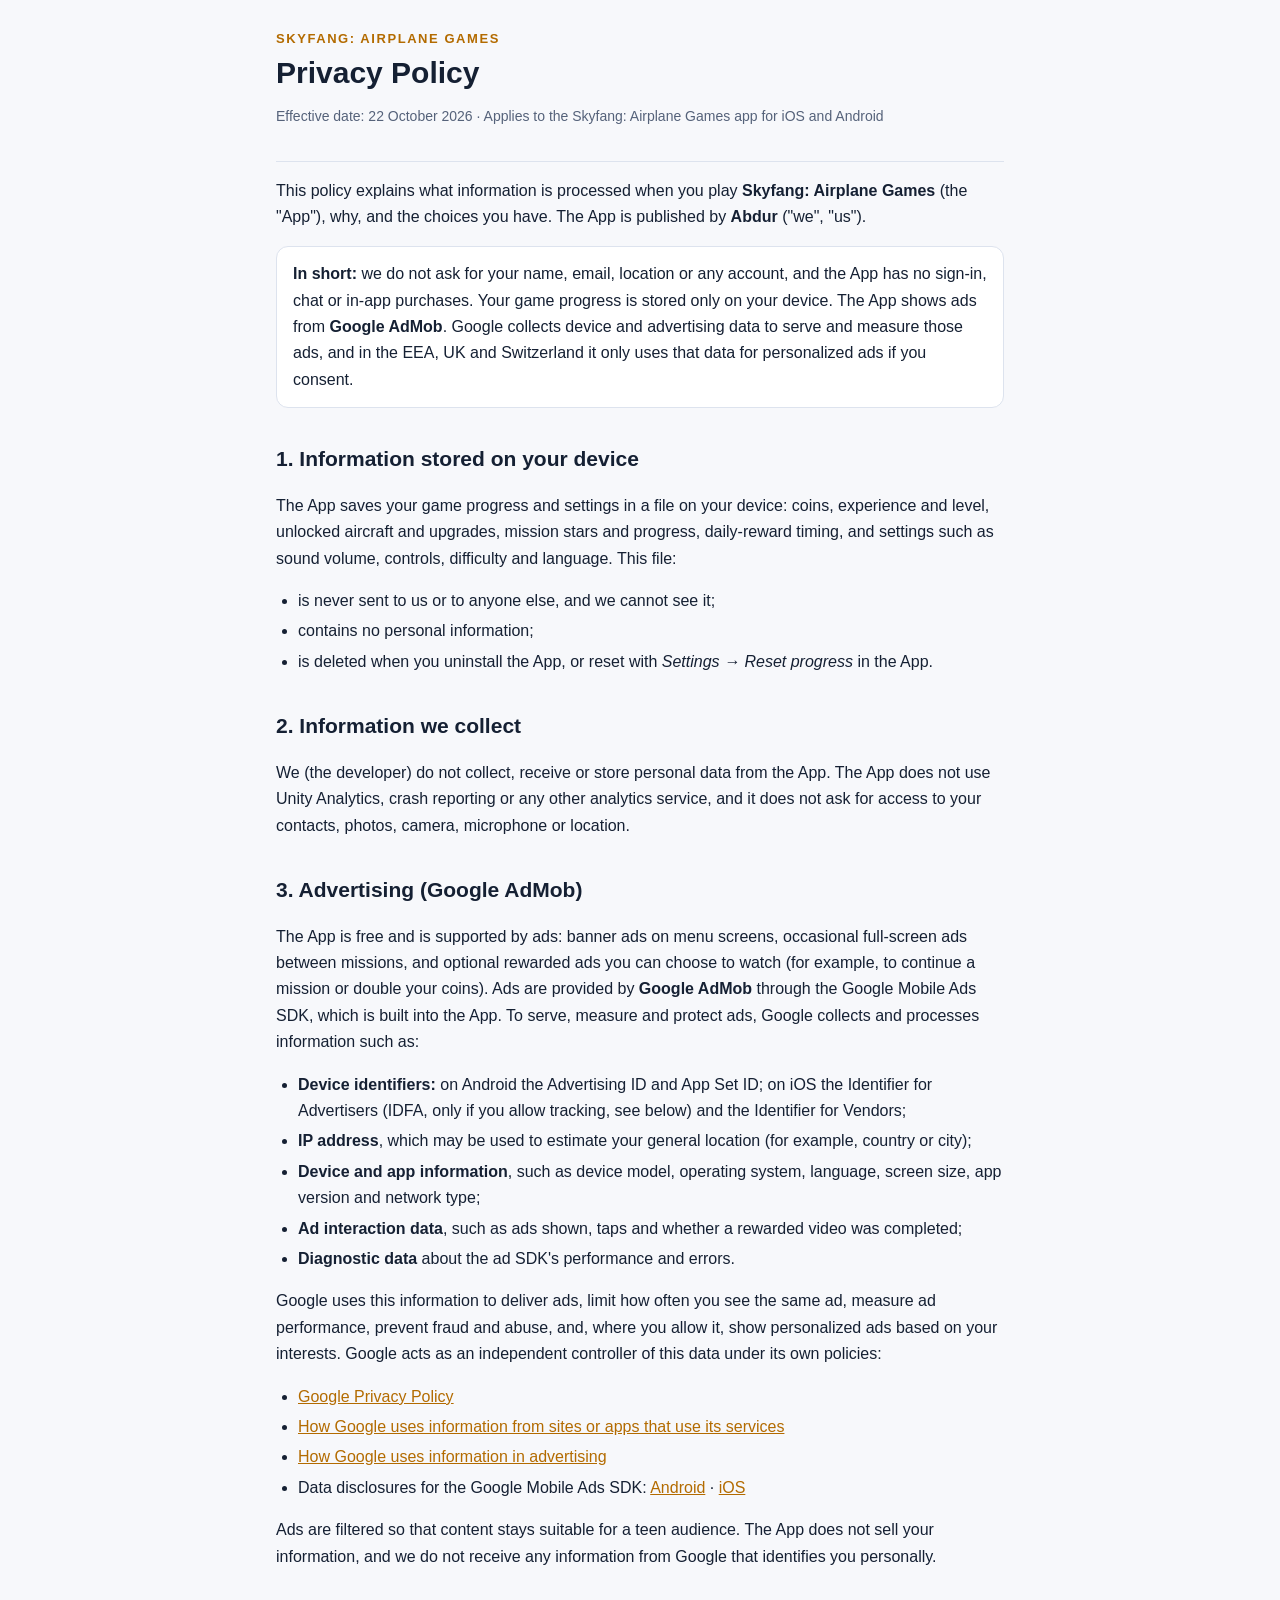
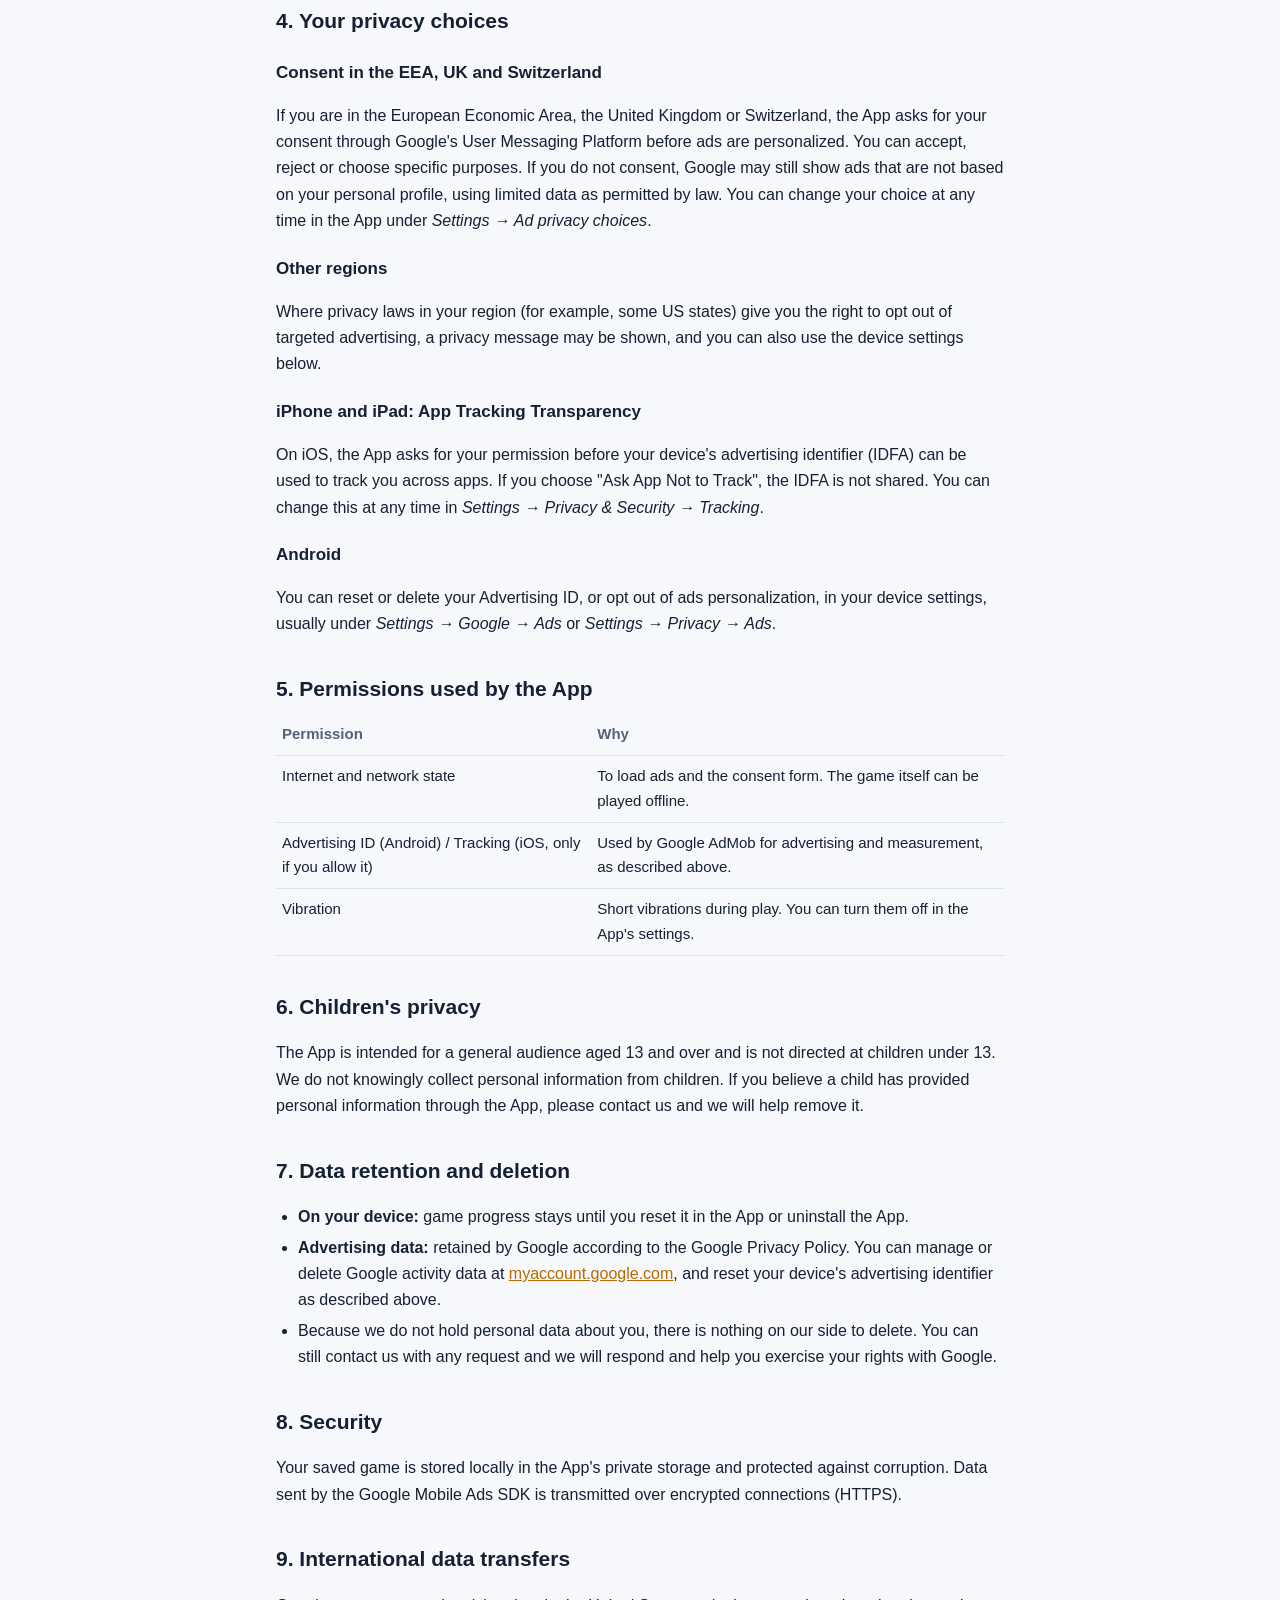
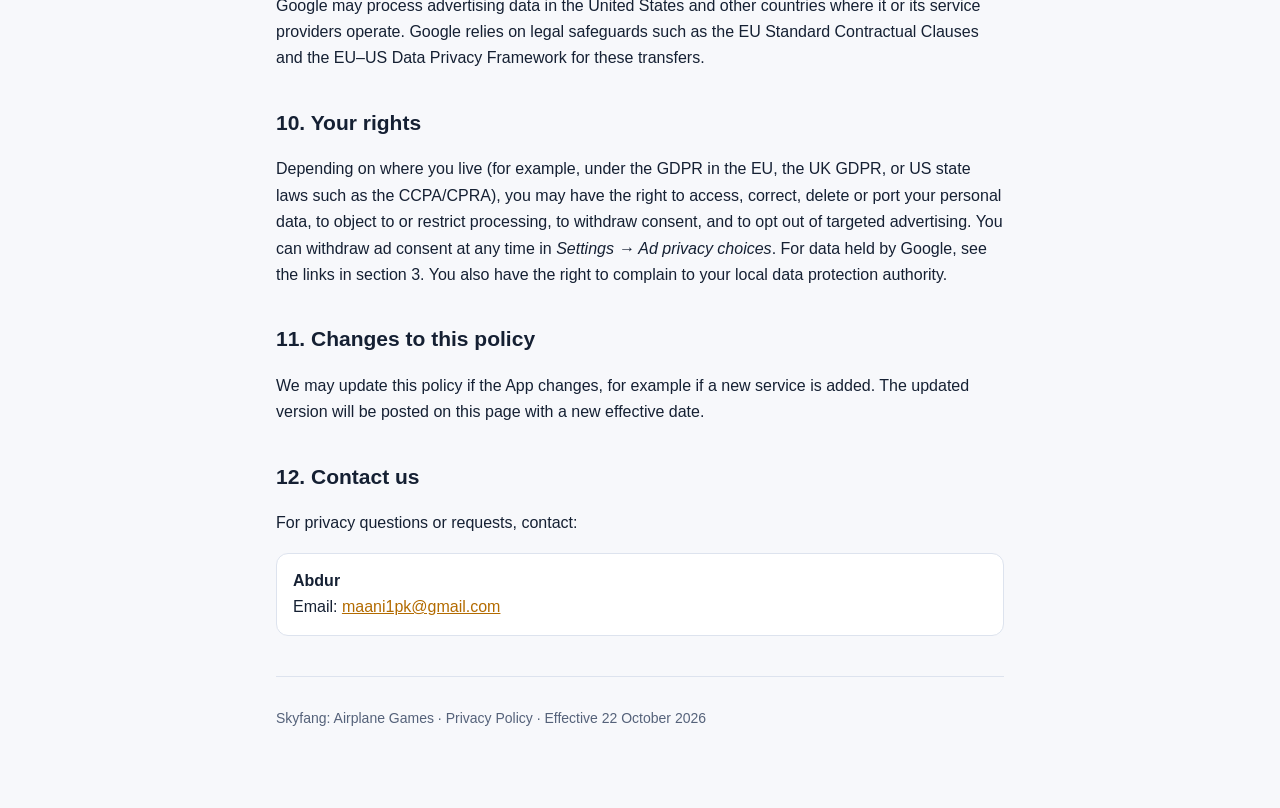
==== privacy-policy.html @ 72decab5 "Add privacy-policy.html" ====
<!doctype html>
<html lang="en">
<head>
<meta charset="utf-8">
<meta name="viewport" content="width=device-width, initial-scale=1">
<title>Privacy Policy – Skyfang: Airplane Games</title>
<meta name="description" content="Privacy policy for the mobile game Skyfang: Airplane Games (iOS and Android).">
<style>
  :root { --bg:#0b1220; --panel:#131c2e; --text:#e6edf7; --muted:#94a3b8; --accent:#f5a524; --line:#24324a; }
  @media (prefers-color-scheme: light) {
    :root { --bg:#f7f8fb; --panel:#ffffff; --text:#152033; --muted:#55627a; --accent:#b36b00; --line:#dde3ee; }
  }
  * { box-sizing: border-box; }
  body { margin:0; background:var(--bg); color:var(--text); font:16px/1.65 -apple-system, BlinkMacSystemFont, "Segoe UI", Roboto, Helvetica, Arial, sans-serif; }
  main { max-width: 760px; margin: 0 auto; padding: 28px 16px 64px; }
  header { border-bottom: 1px solid var(--line); padding-bottom: 18px; margin-bottom: 8px; }
  .eyebrow { color: var(--accent); font-weight: 700; letter-spacing: .12em; font-size: 13px; text-transform: uppercase; margin: 0 0 6px; }
  h1 { font-size: 30px; line-height: 1.2; margin: 0 0 8px; }
  h2 { font-size: 21px; margin: 34px 0 8px; }
  h3 { font-size: 17px; margin: 20px 0 6px; }
  p, li { color: var(--text); }
  .muted { color: var(--muted); font-size: 14px; }
  a { color: var(--accent); }
  ul { padding-left: 22px; }
  li { margin: 4px 0; }
  .card { background: var(--panel); border: 1px solid var(--line); border-radius: 12px; padding: 14px 16px; margin: 14px 0; }
  table { width: 100%; border-collapse: collapse; font-size: 15px; }
  th, td { text-align: left; vertical-align: top; padding: 8px 6px; border-bottom: 1px solid var(--line); }
  th { color: var(--muted); font-weight: 600; }
  .table-wrap { overflow-x: auto; }
  footer { margin-top: 40px; border-top: 1px solid var(--line); padding-top: 16px; }
</style>
</head>
<body>
<main>
<header>
  <p class="eyebrow">Skyfang: Airplane Games</p>
  <h1>Privacy Policy</h1>
  <p class="muted">Effective date: 22 October 2026 · Applies to the Skyfang: Airplane Games app for iOS and Android</p>
</header>

<p>This policy explains what information is processed when you play <strong>Skyfang: Airplane Games</strong> (the "App"), why, and the choices you have. The App is published by <strong>Abdur</strong> ("we", "us").</p>

<div class="card">
  <strong>In short:</strong> we do not ask for your name, email, location or any account, and the App has no sign-in, chat or in-app purchases. Your game progress is stored only on your device. The App shows ads from <strong>Google AdMob</strong>. Google collects device and advertising data to serve and measure those ads, and in the EEA, UK and Switzerland it only uses that data for personalized ads if you consent.
</div>

<h2>1. Information stored on your device</h2>
<p>The App saves your game progress and settings in a file on your device: coins, experience and level, unlocked aircraft and upgrades, mission stars and progress, daily-reward timing, and settings such as sound volume, controls, difficulty and language. This file:</p>
<ul>
  <li>is never sent to us or to anyone else, and we cannot see it;</li>
  <li>contains no personal information;</li>
  <li>is deleted when you uninstall the App, or reset with <em>Settings → Reset progress</em> in the App.</li>
</ul>

<h2>2. Information we collect</h2>
<p>We (the developer) do not collect, receive or store personal data from the App. The App does not use Unity Analytics, crash reporting or any other analytics service, and it does not ask for access to your contacts, photos, camera, microphone or location.</p>

<h2>3. Advertising (Google AdMob)</h2>
<p>The App is free and is supported by ads: banner ads on menu screens, occasional full-screen ads between missions, and optional rewarded ads you can choose to watch (for example, to continue a mission or double your coins). Ads are provided by <strong>Google AdMob</strong> through the Google Mobile Ads SDK, which is built into the App. To serve, measure and protect ads, Google collects and processes information such as:</p>
<ul>
  <li><strong>Device identifiers:</strong> on Android the Advertising ID and App Set ID; on iOS the Identifier for Advertisers (IDFA, only if you allow tracking, see below) and the Identifier for Vendors;</li>
  <li><strong>IP address</strong>, which may be used to estimate your general location (for example, country or city);</li>
  <li><strong>Device and app information</strong>, such as device model, operating system, language, screen size, app version and network type;</li>
  <li><strong>Ad interaction data</strong>, such as ads shown, taps and whether a rewarded video was completed;</li>
  <li><strong>Diagnostic data</strong> about the ad SDK's performance and errors.</li>
</ul>
<p>Google uses this information to deliver ads, limit how often you see the same ad, measure ad performance, prevent fraud and abuse, and, where you allow it, show personalized ads based on your interests. Google acts as an independent controller of this data under its own policies:</p>
<ul>
  <li><a href="https://policies.google.com/privacy">Google Privacy Policy</a></li>
  <li><a href="https://policies.google.com/technologies/partner-sites">How Google uses information from sites or apps that use its services</a></li>
  <li><a href="https://policies.google.com/technologies/ads">How Google uses information in advertising</a></li>
  <li>Data disclosures for the Google Mobile Ads SDK: <a href="https://developers.google.com/admob/android/privacy/play-data-disclosure">Android</a> · <a href="https://developers.google.com/admob/ios/privacy/data-disclosure">iOS</a></li>
</ul>
<p>Ads are filtered so that content stays suitable for a teen audience. The App does not sell your information, and we do not receive any information from Google that identifies you personally.</p>

<h2>4. Your privacy choices</h2>
<h3>Consent in the EEA, UK and Switzerland</h3>
<p>If you are in the European Economic Area, the United Kingdom or Switzerland, the App asks for your consent through Google's User Messaging Platform before ads are personalized. You can accept, reject or choose specific purposes. If you do not consent, Google may still show ads that are not based on your personal profile, using limited data as permitted by law. You can change your choice at any time in the App under <em>Settings → Ad privacy choices</em>.</p>
<h3>Other regions</h3>
<p>Where privacy laws in your region (for example, some US states) give you the right to opt out of targeted advertising, a privacy message may be shown, and you can also use the device settings below.</p>
<h3>iPhone and iPad: App Tracking Transparency</h3>
<p>On iOS, the App asks for your permission before your device's advertising identifier (IDFA) can be used to track you across apps. If you choose "Ask App Not to Track", the IDFA is not shared. You can change this at any time in <em>Settings → Privacy &amp; Security → Tracking</em>.</p>
<h3>Android</h3>
<p>You can reset or delete your Advertising ID, or opt out of ads personalization, in your device settings, usually under <em>Settings → Google → Ads</em> or <em>Settings → Privacy → Ads</em>.</p>

<h2>5. Permissions used by the App</h2>
<div class="table-wrap">
<table>
  <tr><th>Permission</th><th>Why</th></tr>
  <tr><td>Internet and network state</td><td>To load ads and the consent form. The game itself can be played offline.</td></tr>
  <tr><td>Advertising ID (Android) / Tracking (iOS, only if you allow it)</td><td>Used by Google AdMob for advertising and measurement, as described above.</td></tr>
  <tr><td>Vibration</td><td>Short vibrations during play. You can turn them off in the App's settings.</td></tr>
</table>
</div>

<h2>6. Children's privacy</h2>
<p>The App is intended for a general audience aged 13 and over and is not directed at children under 13. We do not knowingly collect personal information from children. If you believe a child has provided personal information through the App, please contact us and we will help remove it.</p>

<h2>7. Data retention and deletion</h2>
<ul>
  <li><strong>On your device:</strong> game progress stays until you reset it in the App or uninstall the App.</li>
  <li><strong>Advertising data:</strong> retained by Google according to the Google Privacy Policy. You can manage or delete Google activity data at <a href="https://myaccount.google.com/data-and-privacy">myaccount.google.com</a>, and reset your device's advertising identifier as described above.</li>
  <li>Because we do not hold personal data about you, there is nothing on our side to delete. You can still contact us with any request and we will respond and help you exercise your rights with Google.</li>
</ul>

<h2>8. Security</h2>
<p>Your saved game is stored locally in the App's private storage and protected against corruption. Data sent by the Google Mobile Ads SDK is transmitted over encrypted connections (HTTPS).</p>

<h2>9. International data transfers</h2>
<p>Google may process advertising data in the United States and other countries where it or its service providers operate. Google relies on legal safeguards such as the EU Standard Contractual Clauses and the EU–US Data Privacy Framework for these transfers.</p>

<h2>10. Your rights</h2>
<p>Depending on where you live (for example, under the GDPR in the EU, the UK GDPR, or US state laws such as the CCPA/CPRA), you may have the right to access, correct, delete or port your personal data, to object to or restrict processing, to withdraw consent, and to opt out of targeted advertising. You can withdraw ad consent at any time in <em>Settings → Ad privacy choices</em>. For data held by Google, see the links in section 3. You also have the right to complain to your local data protection authority.</p>

<h2>11. Changes to this policy</h2>
<p>We may update this policy if the App changes, for example if a new service is added. The updated version will be posted on this page with a new effective date.</p>

<h2>12. Contact us</h2>
<p>For privacy questions or requests, contact:</p>
<div class="card">
  <strong>Abdur</strong><br>
  Email: <a href="mailto:maani1pk@gmail.com">maani1pk@gmail.com</a>
</div>

<footer>
  <p class="muted">Skyfang: Airplane Games · Privacy Policy · Effective 22 October 2026</p>
</footer>
</main>
</body>
</html>
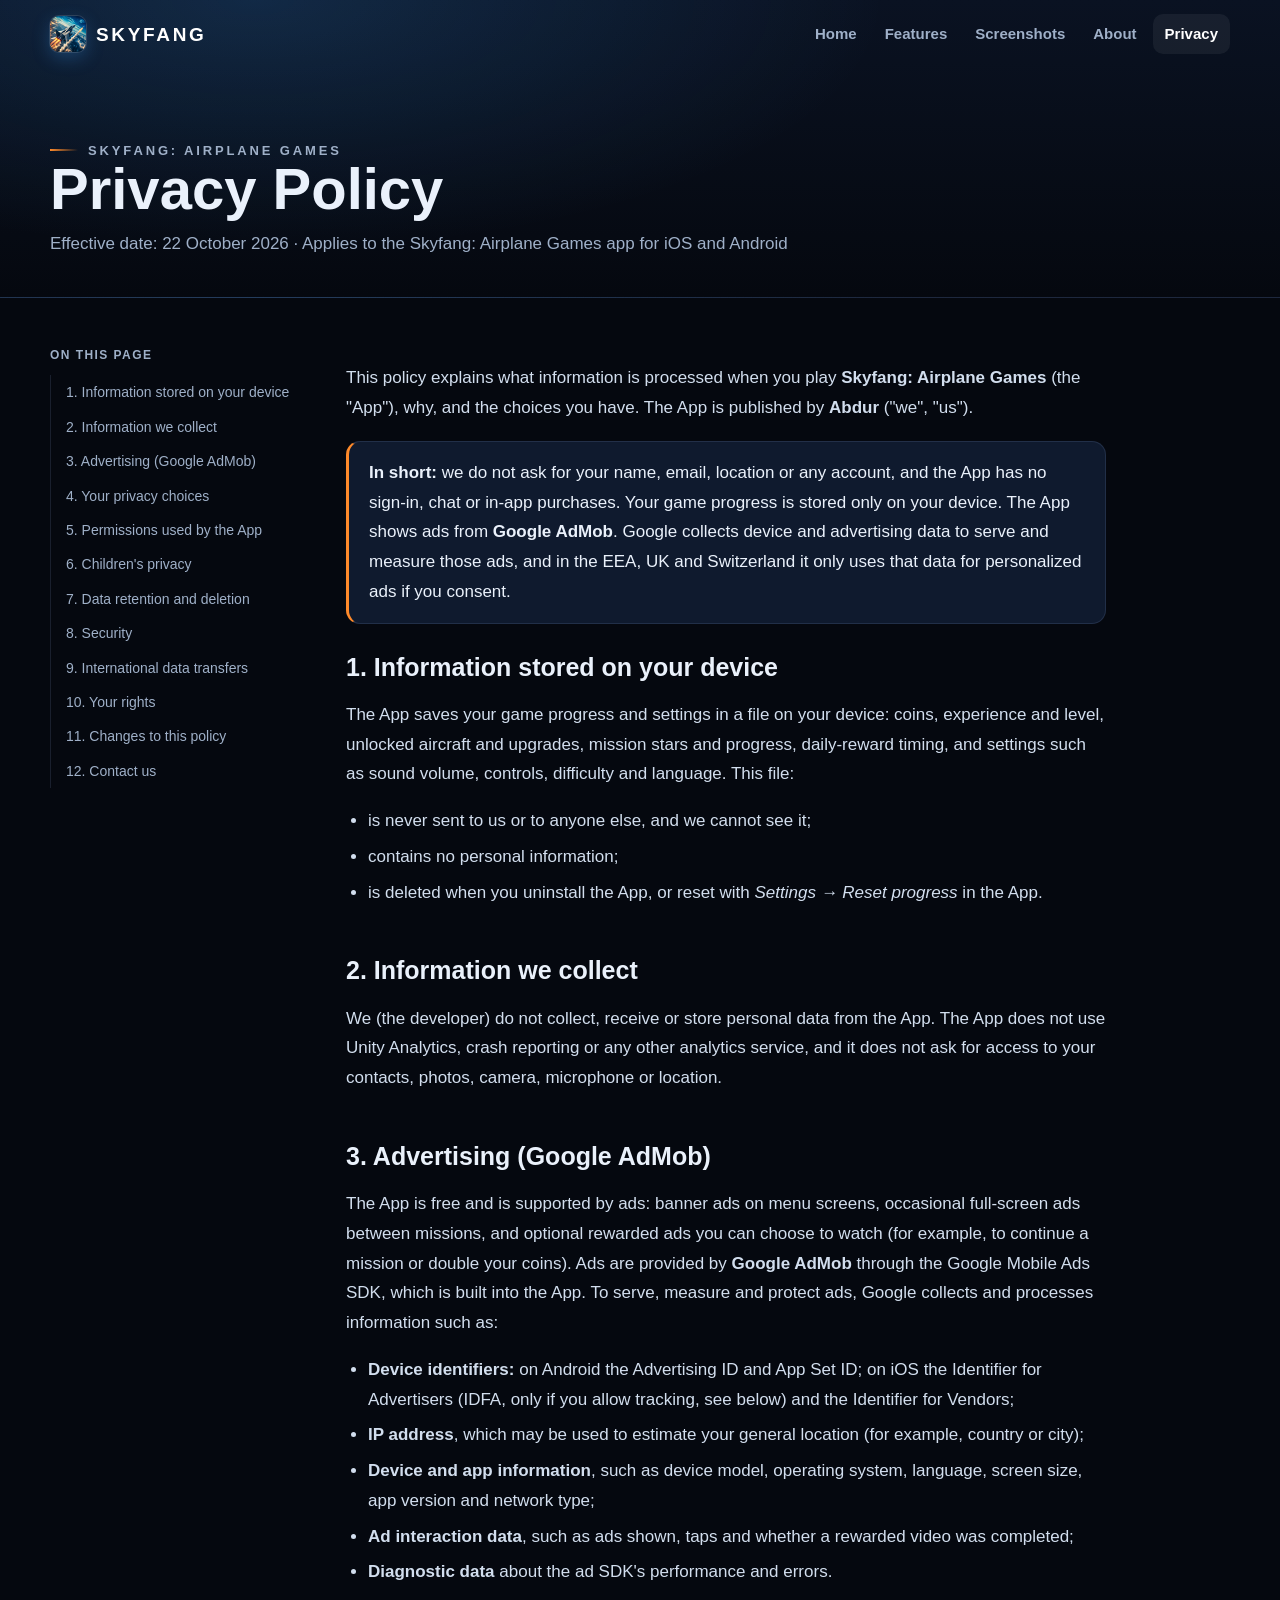
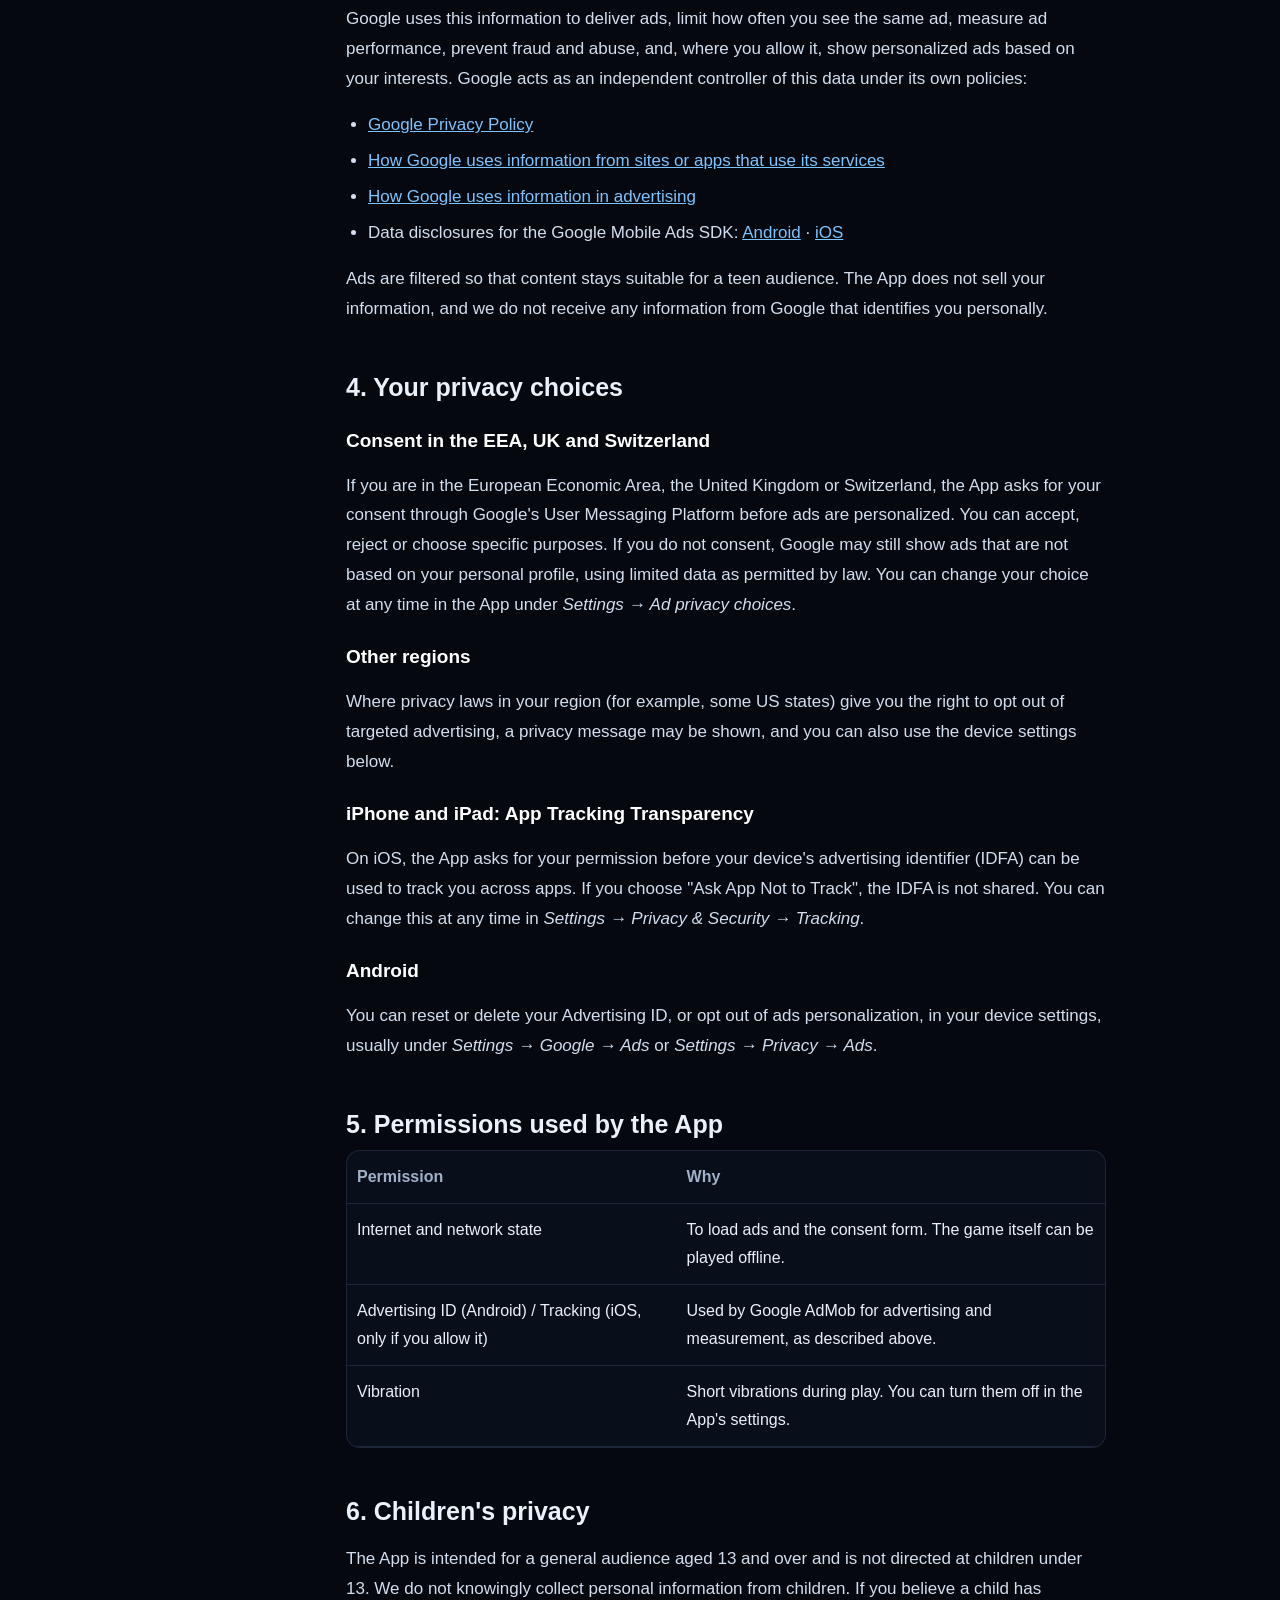
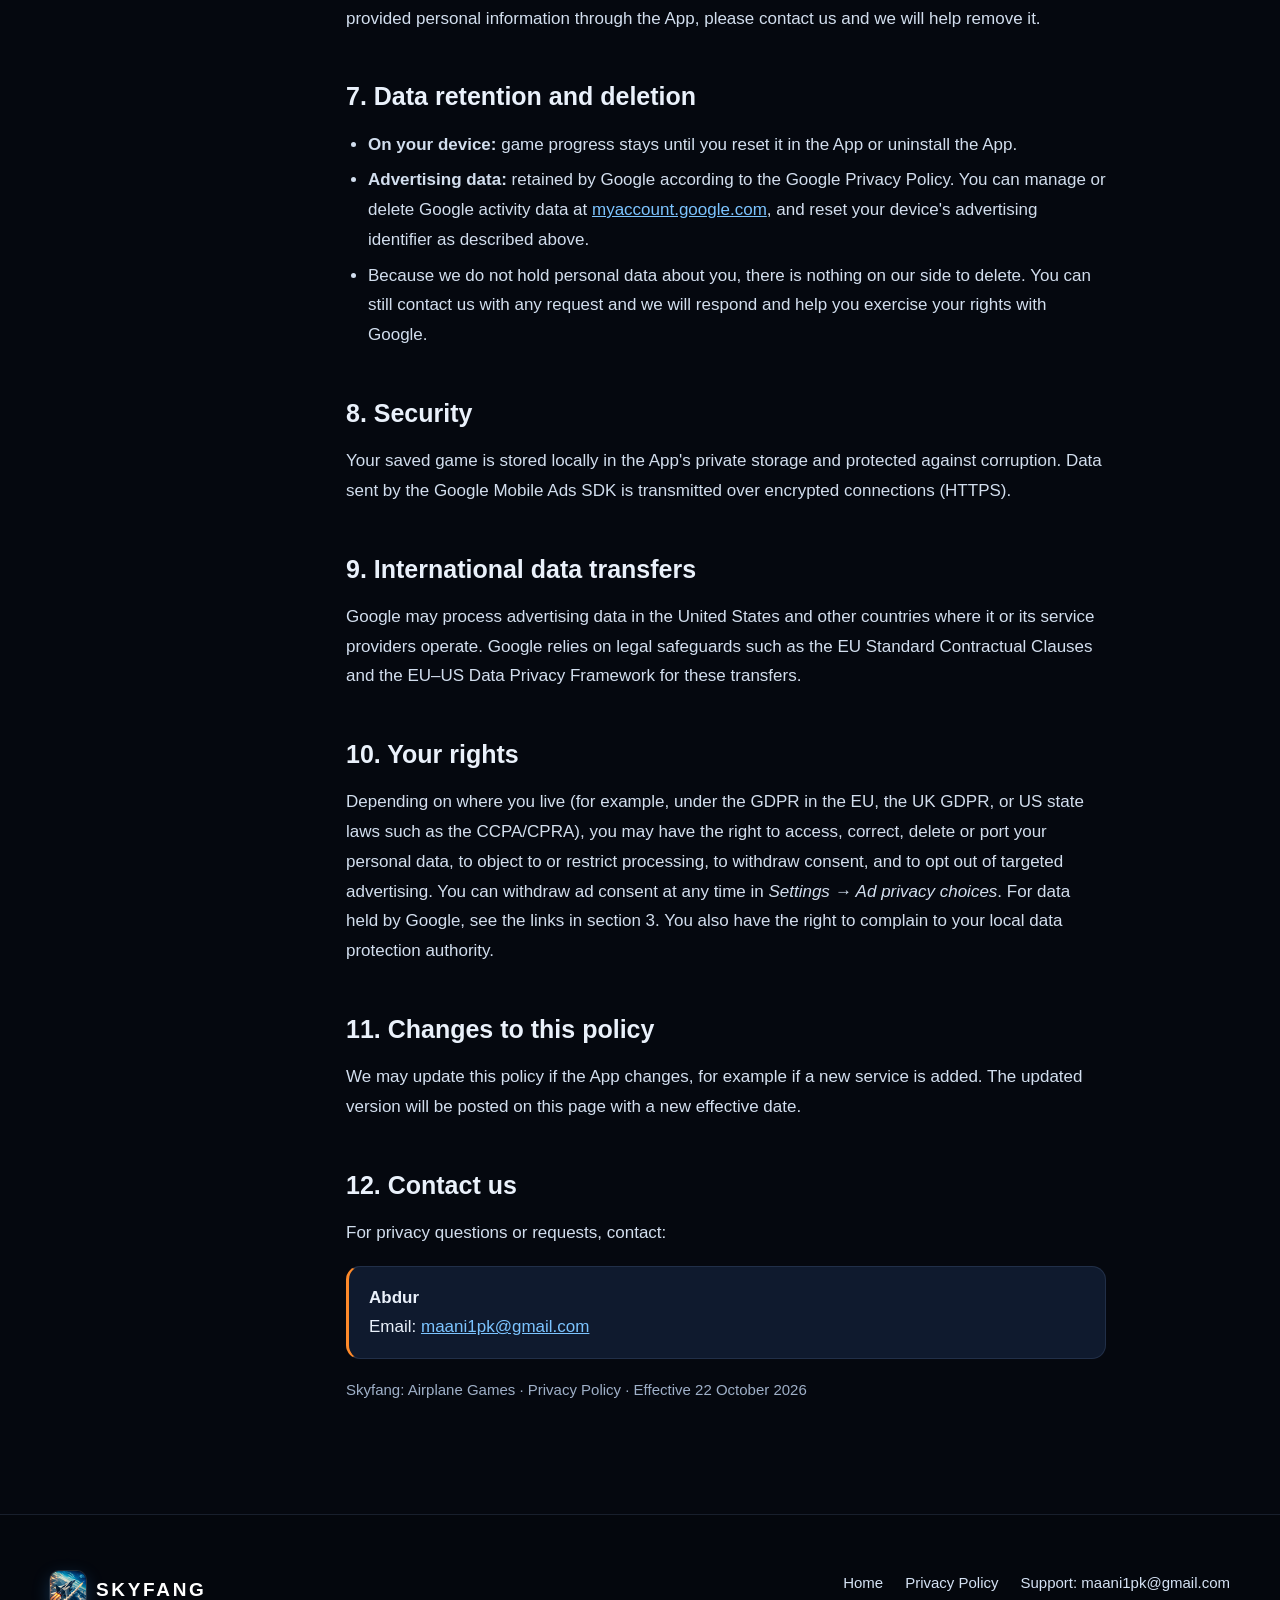
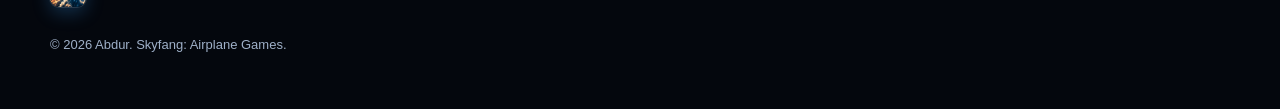
==== commit 2f7679fd: "Official website redesign: homepage, gallery, restyled privacy page (same URL, same text), SEO, site" ====
--- a/privacy-policy.html
+++ b/privacy-policy.html
@@ -1,51 +1,78 @@
 <!doctype html>
-<html lang="en">
+<html lang="en" class="no-js">
 <head>
 <meta charset="utf-8">
-<meta name="viewport" content="width=device-width, initial-scale=1">
+<meta name="viewport" content="width=device-width, initial-scale=1, viewport-fit=cover">
 <title>Privacy Policy – Skyfang: Airplane Games</title>
 <meta name="description" content="Privacy policy for the mobile game Skyfang: Airplane Games (iOS and Android).">
-<style>
-  :root { --bg:#0b1220; --panel:#131c2e; --text:#e6edf7; --muted:#94a3b8; --accent:#f5a524; --line:#24324a; }
-  @media (prefers-color-scheme: light) {
-    :root { --bg:#f7f8fb; --panel:#ffffff; --text:#152033; --muted:#55627a; --accent:#b36b00; --line:#dde3ee; }
-  }
-  * { box-sizing: border-box; }
-  body { margin:0; background:var(--bg); color:var(--text); font:16px/1.65 -apple-system, BlinkMacSystemFont, "Segoe UI", Roboto, Helvetica, Arial, sans-serif; }
-  main { max-width: 760px; margin: 0 auto; padding: 28px 16px 64px; }
-  header { border-bottom: 1px solid var(--line); padding-bottom: 18px; margin-bottom: 8px; }
-  .eyebrow { color: var(--accent); font-weight: 700; letter-spacing: .12em; font-size: 13px; text-transform: uppercase; margin: 0 0 6px; }
-  h1 { font-size: 30px; line-height: 1.2; margin: 0 0 8px; }
-  h2 { font-size: 21px; margin: 34px 0 8px; }
-  h3 { font-size: 17px; margin: 20px 0 6px; }
-  p, li { color: var(--text); }
-  .muted { color: var(--muted); font-size: 14px; }
-  a { color: var(--accent); }
-  ul { padding-left: 22px; }
-  li { margin: 4px 0; }
-  .card { background: var(--panel); border: 1px solid var(--line); border-radius: 12px; padding: 14px 16px; margin: 14px 0; }
-  table { width: 100%; border-collapse: collapse; font-size: 15px; }
-  th, td { text-align: left; vertical-align: top; padding: 8px 6px; border-bottom: 1px solid var(--line); }
-  th { color: var(--muted); font-weight: 600; }
-  .table-wrap { overflow-x: auto; }
-  footer { margin-top: 40px; border-top: 1px solid var(--line); padding-top: 16px; }
-</style>
+<link rel="canonical" href="https://maani1pk.github.io/skyfang/privacy-policy.html">
+<meta name="theme-color" content="#05080f">
+<meta name="color-scheme" content="dark">
+<link rel="icon" type="image/png" sizes="32x32" href="assets/img/icon-32.png">
+<link rel="icon" type="image/png" sizes="64x64" href="assets/img/icon-64.png">
+<link rel="apple-touch-icon" href="assets/img/icon-180.png">
+<meta property="og:type" content="article">
+<meta property="og:site_name" content="Skyfang: Airplane Games">
+<meta property="og:title" content="Privacy Policy – Skyfang: Airplane Games">
+<meta property="og:description" content="Privacy policy for the mobile game Skyfang: Airplane Games.">
+<meta property="og:url" content="https://maani1pk.github.io/skyfang/privacy-policy.html">
+<meta property="og:image" content="https://maani1pk.github.io/skyfang/assets/img/og-1200x630.jpg">
+<link rel="stylesheet" href="assets/site.css">
+<script src="assets/site.js" defer></script>
 </head>
-<body>
-<main>
-<header>
-  <p class="eyebrow">Skyfang: Airplane Games</p>
-  <h1>Privacy Policy</h1>
-  <p class="muted">Effective date: 22 October 2026 · Applies to the Skyfang: Airplane Games app for iOS and Android</p>
+<body id="top">
+<a class="skip" href="#main">Skip to content</a>
+
+<header class="nav is-solid">
+  <div class="wrap nav__bar">
+    <a class="brand" href="./" aria-label="Skyfang home"><img src="assets/img/icon-64.png" width="36" height="36" alt="">Skyfang</a>
+    <button class="nav__toggle" type="button" aria-expanded="false" aria-controls="nav-links" aria-label="Menu"><span></span></button>
+    <ul class="nav__links" id="nav-links">
+      <li><a href="./">Home</a></li>
+      <li><a href="./#features">Features</a></li>
+      <li><a href="./#screenshots">Screenshots</a></li>
+      <li><a href="./#about">About</a></li>
+      <li><a href="privacy-policy.html" aria-current="page">Privacy</a></li>
+    </ul>
+  </div>
 </header>
 
+<main id="main">
+<div class="page-hero">
+  <div class="wrap">
+    <p class="eyebrow">Skyfang: Airplane Games</p>
+    <h1>Privacy Policy</h1>
+    <p>Effective date: 22 October 2026 · Applies to the Skyfang: Airplane Games app for iOS and Android</p>
+  </div>
+</div>
+
+<div class="wrap doc">
+<nav class="toc" aria-label="Sections">
+  <p>On this page</p>
+  <ol>
+    <li><a href="#s1">1. Information stored on your device</a></li>
+    <li><a href="#s2">2. Information we collect</a></li>
+    <li><a href="#s3">3. Advertising (Google AdMob)</a></li>
+    <li><a href="#s4">4. Your privacy choices</a></li>
+    <li><a href="#s5">5. Permissions used by the App</a></li>
+    <li><a href="#s6">6. Children's privacy</a></li>
+    <li><a href="#s7">7. Data retention and deletion</a></li>
+    <li><a href="#s8">8. Security</a></li>
+    <li><a href="#s9">9. International data transfers</a></li>
+    <li><a href="#s10">10. Your rights</a></li>
+    <li><a href="#s11">11. Changes to this policy</a></li>
+    <li><a href="#s12">12. Contact us</a></li>
+  </ol>
+</nav>
+
+<article class="policy">
 <p>This policy explains what information is processed when you play <strong>Skyfang: Airplane Games</strong> (the "App"), why, and the choices you have. The App is published by <strong>Abdur</strong> ("we", "us").</p>
 
-<div class="card">
+<div class="box">
   <strong>In short:</strong> we do not ask for your name, email, location or any account, and the App has no sign-in, chat or in-app purchases. Your game progress is stored only on your device. The App shows ads from <strong>Google AdMob</strong>. Google collects device and advertising data to serve and measure those ads, and in the EEA, UK and Switzerland it only uses that data for personalized ads if you consent.
 </div>
 
-<h2>1. Information stored on your device</h2>
+<h2 id="s1">1. Information stored on your device</h2>
 <p>The App saves your game progress and settings in a file on your device: coins, experience and level, unlocked aircraft and upgrades, mission stars and progress, daily-reward timing, and settings such as sound volume, controls, difficulty and language. This file:</p>
 <ul>
   <li>is never sent to us or to anyone else, and we cannot see it;</li>
@@ -53,10 +80,10 @@
   <li>is deleted when you uninstall the App, or reset with <em>Settings → Reset progress</em> in the App.</li>
 </ul>
 
-<h2>2. Information we collect</h2>
+<h2 id="s2">2. Information we collect</h2>
 <p>We (the developer) do not collect, receive or store personal data from the App. The App does not use Unity Analytics, crash reporting or any other analytics service, and it does not ask for access to your contacts, photos, camera, microphone or location.</p>
 
-<h2>3. Advertising (Google AdMob)</h2>
+<h2 id="s3">3. Advertising (Google AdMob)</h2>
 <p>The App is free and is supported by ads: banner ads on menu screens, occasional full-screen ads between missions, and optional rewarded ads you can choose to watch (for example, to continue a mission or double your coins). Ads are provided by <strong>Google AdMob</strong> through the Google Mobile Ads SDK, which is built into the App. To serve, measure and protect ads, Google collects and processes information such as:</p>
 <ul>
   <li><strong>Device identifiers:</strong> on Android the Advertising ID and App Set ID; on iOS the Identifier for Advertisers (IDFA, only if you allow tracking, see below) and the Identifier for Vendors;</li>
@@ -74,7 +101,7 @@
 </ul>
 <p>Ads are filtered so that content stays suitable for a teen audience. The App does not sell your information, and we do not receive any information from Google that identifies you personally.</p>
 
-<h2>4. Your privacy choices</h2>
+<h2 id="s4">4. Your privacy choices</h2>
 <h3>Consent in the EEA, UK and Switzerland</h3>
 <p>If you are in the European Economic Area, the United Kingdom or Switzerland, the App asks for your consent through Google's User Messaging Platform before ads are personalized. You can accept, reject or choose specific purposes. If you do not consent, Google may still show ads that are not based on your personal profile, using limited data as permitted by law. You can change your choice at any time in the App under <em>Settings → Ad privacy choices</em>.</p>
 <h3>Other regions</h3>
@@ -84,7 +111,7 @@
 <h3>Android</h3>
 <p>You can reset or delete your Advertising ID, or opt out of ads personalization, in your device settings, usually under <em>Settings → Google → Ads</em> or <em>Settings → Privacy → Ads</em>.</p>
 
-<h2>5. Permissions used by the App</h2>
+<h2 id="s5">5. Permissions used by the App</h2>
 <div class="table-wrap">
 <table>
   <tr><th>Permission</th><th>Why</th></tr>
@@ -94,38 +121,52 @@
 </table>
 </div>
 
-<h2>6. Children's privacy</h2>
+<h2 id="s6">6. Children's privacy</h2>
 <p>The App is intended for a general audience aged 13 and over and is not directed at children under 13. We do not knowingly collect personal information from children. If you believe a child has provided personal information through the App, please contact us and we will help remove it.</p>
 
-<h2>7. Data retention and deletion</h2>
+<h2 id="s7">7. Data retention and deletion</h2>
 <ul>
   <li><strong>On your device:</strong> game progress stays until you reset it in the App or uninstall the App.</li>
   <li><strong>Advertising data:</strong> retained by Google according to the Google Privacy Policy. You can manage or delete Google activity data at <a href="https://myaccount.google.com/data-and-privacy">myaccount.google.com</a>, and reset your device's advertising identifier as described above.</li>
   <li>Because we do not hold personal data about you, there is nothing on our side to delete. You can still contact us with any request and we will respond and help you exercise your rights with Google.</li>
 </ul>
 
-<h2>8. Security</h2>
+<h2 id="s8">8. Security</h2>
 <p>Your saved game is stored locally in the App's private storage and protected against corruption. Data sent by the Google Mobile Ads SDK is transmitted over encrypted connections (HTTPS).</p>
 
-<h2>9. International data transfers</h2>
+<h2 id="s9">9. International data transfers</h2>
 <p>Google may process advertising data in the United States and other countries where it or its service providers operate. Google relies on legal safeguards such as the EU Standard Contractual Clauses and the EU–US Data Privacy Framework for these transfers.</p>
 
-<h2>10. Your rights</h2>
+<h2 id="s10">10. Your rights</h2>
 <p>Depending on where you live (for example, under the GDPR in the EU, the UK GDPR, or US state laws such as the CCPA/CPRA), you may have the right to access, correct, delete or port your personal data, to object to or restrict processing, to withdraw consent, and to opt out of targeted advertising. You can withdraw ad consent at any time in <em>Settings → Ad privacy choices</em>. For data held by Google, see the links in section 3. You also have the right to complain to your local data protection authority.</p>
 
-<h2>11. Changes to this policy</h2>
+<h2 id="s11">11. Changes to this policy</h2>
 <p>We may update this policy if the App changes, for example if a new service is added. The updated version will be posted on this page with a new effective date.</p>
 
-<h2>12. Contact us</h2>
+<h2 id="s12">12. Contact us</h2>
 <p>For privacy questions or requests, contact:</p>
-<div class="card">
+<div class="box">
   <strong>Abdur</strong><br>
   Email: <a href="mailto:maani1pk@gmail.com">maani1pk@gmail.com</a>
 </div>
 
-<footer>
-  <p class="muted">Skyfang: Airplane Games · Privacy Policy · Effective 22 October 2026</p>
+<p class="muted">Skyfang: Airplane Games · Privacy Policy · Effective 22 October 2026</p>
+</article>
+</div>
+</main>
+
+<footer class="footer">
+  <div class="wrap">
+    <div class="footer__top">
+      <a class="brand" href="./"><img src="assets/img/icon-64.png" width="36" height="36" alt="">Skyfang</a>
+      <ul class="footer__links">
+        <li><a href="./">Home</a></li>
+        <li><a href="privacy-policy.html">Privacy Policy</a></li>
+        <li><a href="mailto:maani1pk@gmail.com">Support: maani1pk@gmail.com</a></li>
+      </ul>
+    </div>
+    <p class="footer__legal">© 2026 Abdur. Skyfang: Airplane Games.</p>
+  </div>
 </footer>
-</main>
 </body>
 </html>
--- a/assets/site.css
+++ b/assets/site.css
@@ -0,0 +1,317 @@
+/* Skyfang: Airplane Games - official site. Plain CSS, no build step. */
+:root {
+  --ink: #05080f;
+  --navy: #0a1222;
+  --panel: #0f1a2e;
+  --panel-2: #13213a;
+  --line: rgba(148, 178, 230, 0.14);
+  --text: #eaf1fb;
+  --muted: #9fb0c8;
+  --blue: #3ba4ff;
+  --blue-2: #7cc4ff;
+  --orange: #ff8a2a;
+  --orange-2: #ffb15c;
+  --radius: 18px;
+  --wrap: 1180px;
+  --font: "Segoe UI Variable Display", "SF Pro Display", -apple-system, BlinkMacSystemFont, "Segoe UI", Roboto, "Helvetica Neue", Arial, sans-serif;
+  --font-text: -apple-system, BlinkMacSystemFont, "Segoe UI", Roboto, "Helvetica Neue", Arial, sans-serif;
+  color-scheme: dark;
+}
+
+*, *::before, *::after { box-sizing: border-box; }
+html { scroll-behavior: smooth; scroll-padding-top: 80px; -webkit-text-size-adjust: 100%; }
+body {
+  margin: 0;
+  background: var(--ink);
+  color: var(--text);
+  font: 17px/1.6 var(--font-text);
+  -webkit-font-smoothing: antialiased;
+  overflow-x: hidden;
+}
+img { display: block; max-width: 100%; height: auto; }
+a { color: var(--blue-2); }
+a:hover { color: #fff; }
+:focus-visible { outline: 2px solid var(--orange-2); outline-offset: 3px; border-radius: 6px; }
+
+.wrap { width: min(var(--wrap), 100% - 32px); margin-inline: auto; }
+.skip { position: absolute; left: -999px; top: 8px; z-index: 100; background: var(--orange); color: var(--ink); padding: 8px 14px; border-radius: 8px; font-weight: 700; }
+.skip:focus { left: 8px; }
+.sr-only { position: absolute; width: 1px; height: 1px; overflow: hidden; clip: rect(0 0 0 0); white-space: nowrap; }
+
+/* ---------- Navigation ---------- */
+.nav {
+  position: fixed; inset: 0 0 auto; z-index: 50;
+  transition: background .3s ease, border-color .3s ease, backdrop-filter .3s ease;
+  border-bottom: 1px solid transparent;
+}
+.nav.is-solid, .nav.is-open {
+  background: rgba(5, 8, 15, 0.82);
+  backdrop-filter: blur(14px) saturate(140%);
+  -webkit-backdrop-filter: blur(14px) saturate(140%);
+  border-color: var(--line);
+}
+.nav__bar { display: flex; align-items: center; gap: 24px; height: 68px; }
+.brand { display: flex; align-items: center; gap: 10px; color: #fff; text-decoration: none; font: 800 19px/1 var(--font); letter-spacing: .14em; text-transform: uppercase; }
+.brand img { width: 36px; height: 36px; border-radius: 9px; box-shadow: 0 0 0 1px rgba(255,255,255,.12), 0 6px 18px rgba(59,164,255,.25); }
+.nav__links { display: flex; gap: 4px; margin: 0 0 0 auto; padding: 0; list-style: none; }
+.nav__links a { display: block; padding: 8px 12px; border-radius: 10px; color: var(--muted); text-decoration: none; font-weight: 600; font-size: 15px; transition: color .2s, background .2s; }
+.nav__links a:hover, .nav__links a[aria-current="page"] { color: #fff; background: rgba(255,255,255,.06); }
+.nav__cta { margin-left: 8px; }
+.nav__toggle { display: none; margin-left: auto; width: 44px; height: 44px; border: 1px solid var(--line); border-radius: 12px; background: rgba(255,255,255,.04); color: #fff; cursor: pointer; }
+.nav__toggle span, .nav__toggle span::before, .nav__toggle span::after { display: block; width: 18px; height: 2px; margin: auto; background: currentColor; border-radius: 2px; position: relative; transition: transform .25s, opacity .25s; }
+.nav__toggle span::before, .nav__toggle span::after { content: ""; position: absolute; left: 0; }
+.nav__toggle span::before { top: -6px; } .nav__toggle span::after { top: 6px; }
+.nav.is-open .nav__toggle span { background: transparent; }
+.nav.is-open .nav__toggle span::before { transform: translateY(6px) rotate(45deg); }
+.nav.is-open .nav__toggle span::after { transform: translateY(-6px) rotate(-45deg); }
+
+/* ---------- Buttons ---------- */
+.btn {
+  display: inline-flex; align-items: center; justify-content: center; gap: 10px;
+  min-height: 48px; padding: 12px 22px; border-radius: 14px; border: 1px solid transparent;
+  font: 700 16px/1.1 var(--font); letter-spacing: .01em; text-decoration: none; cursor: pointer;
+  transition: transform .2s ease, box-shadow .2s ease, background .2s ease, border-color .2s ease, color .2s;
+}
+.btn:active { transform: translateY(1px); }
+.btn--ghost { color: #fff; background: rgba(255,255,255,.06); border-color: rgba(255,255,255,.16); }
+.btn--ghost:hover { color: #fff; background: rgba(255,255,255,.12); border-color: rgba(255,255,255,.3); }
+.btn--sm { min-height: 40px; padding: 8px 16px; font-size: 14px; border-radius: 12px; }
+
+/* App Store button (styled; switches from "coming soon" to the live link via site.js) */
+.store {
+  display: inline-flex; align-items: center; gap: 12px; min-height: 58px; padding: 10px 22px 10px 16px;
+  border-radius: 16px; color: #fff; text-decoration: none; border: 1px solid rgba(255,255,255,.22);
+  background: linear-gradient(180deg, #121a2a, #070b14);
+  box-shadow: 0 10px 30px rgba(0,0,0,.45), inset 0 1px 0 rgba(255,255,255,.08);
+  transition: transform .2s ease, box-shadow .25s ease, border-color .25s;
+}
+.store svg { width: 30px; height: 30px; flex: none; color: var(--orange-2); }
+.store small { display: block; font: 600 11px/1.2 var(--font-text); letter-spacing: .08em; text-transform: uppercase; color: var(--muted); }
+.store strong { display: block; font: 800 19px/1.15 var(--font); letter-spacing: .01em; }
+.store.is-live { border-color: rgba(255,138,42,.6); background: linear-gradient(180deg, #ff9a3d, #f06d12); box-shadow: 0 12px 34px rgba(255,122,24,.35), inset 0 1px 0 rgba(255,255,255,.35); }
+.store.is-live svg { color: #fff; }
+.store.is-live small { color: rgba(255,255,255,.85); }
+.store.is-live:hover { transform: translateY(-2px); box-shadow: 0 16px 40px rgba(255,122,24,.45), inset 0 1px 0 rgba(255,255,255,.35); color: #fff; }
+.store.is-soon { cursor: default; }
+.store.is-soon:hover { color: #fff; }
+.store--sm { min-height: 40px; padding: 6px 14px 6px 10px; border-radius: 12px; gap: 8px; }
+.store--sm svg { width: 20px; height: 20px; }
+.store--sm small { display: none; }
+.store--sm strong { font-size: 14px; }
+
+/* ---------- Hero ---------- */
+.hero { position: relative; min-height: min(100svh, 980px); display: grid; align-items: end; isolation: isolate; overflow: hidden; }
+.hero__media { position: absolute; inset: 0; z-index: -2; }
+.hero__media picture { display: block; height: 100%; }
+.hero__media img { width: 100%; height: 100%; object-fit: cover; object-position: 28% 45%; transform: scale(1.04); animation: drift 22s ease-in-out infinite alternate; }
+.hero::before {
+  content: ""; position: absolute; inset: 0; z-index: -1;
+  background:
+    linear-gradient(180deg, rgba(5,8,15,.55) 0%, rgba(5,8,15,0) 22%, rgba(5,8,15,0) 45%, rgba(5,8,15,.86) 82%, var(--ink) 100%),
+    linear-gradient(90deg, rgba(5,8,15,.82) 0%, rgba(5,8,15,.35) 40%, rgba(5,8,15,0) 65%);
+}
+.hero__content { padding: 140px 0 72px; max-width: 640px; }
+.eyebrow { display: inline-flex; align-items: center; gap: 10px; margin: 0 0 18px; color: var(--orange-2); font: 700 13px/1 var(--font-text); letter-spacing: .22em; text-transform: uppercase; }
+.eyebrow::before { content: ""; width: 28px; height: 2px; background: linear-gradient(90deg, var(--orange), transparent); }
+.hero h1 { margin: 0; font: 900 clamp(56px, 11vw, 132px)/.86 var(--font); letter-spacing: .02em; text-transform: uppercase; text-shadow: 0 6px 40px rgba(0,0,0,.45); }
+.hero h1 span { display: block; margin-top: 14px; font-size: clamp(18px, 2.6vw, 28px); font-weight: 700; letter-spacing: .32em; color: var(--blue-2); text-shadow: none; }
+.hero__tagline { margin: 26px 0 10px; font: 700 clamp(22px, 3vw, 30px)/1.25 var(--font); }
+.hero__lead { margin: 0 0 30px; color: #c7d4e6; font-size: 18px; max-width: 34em; }
+.hero__actions { display: flex; flex-wrap: wrap; gap: 14px; align-items: center; }
+.hero__note { margin: 14px 0 0; font-size: 14px; color: var(--muted); }
+.stats { display: grid; grid-template-columns: repeat(4, 1fr); gap: 1px; margin-top: 56px; border: 1px solid var(--line); border-radius: var(--radius); overflow: hidden; background: var(--line); max-width: 760px; }
+.stats div { background: rgba(8,13,24,.72); backdrop-filter: blur(8px); -webkit-backdrop-filter: blur(8px); padding: 16px 18px; }
+.stats b { display: block; font: 800 30px/1 var(--font); color: #fff; }
+.stats span { display: block; margin-top: 6px; font-size: 13px; color: var(--muted); letter-spacing: .04em; }
+
+/* ---------- Sections ---------- */
+.section { position: relative; padding: clamp(72px, 10vw, 128px) 0; }
+.section--tint { background: radial-gradient(1200px 500px at 15% 0%, rgba(59,164,255,.10), transparent 60%), linear-gradient(180deg, var(--navy), var(--ink)); }
+.head { max-width: 720px; margin-bottom: 44px; }
+.head h2 { margin: 0 0 14px; font: 850 clamp(34px, 5vw, 56px)/1.02 var(--font); letter-spacing: -.01em; }
+.head p { margin: 0; color: var(--muted); font-size: 18px; }
+.head--center { margin-inline: auto; text-align: center; }
+.head--center .eyebrow::after { content: ""; width: 28px; height: 2px; background: linear-gradient(270deg, var(--orange), transparent); }
+
+/* Gameplay showcase */
+.showcase { display: grid; grid-template-columns: 1.7fr 1fr; gap: 28px; align-items: center; }
+.frame { position: relative; border-radius: 22px; padding: 10px; background: linear-gradient(160deg, rgba(124,196,255,.35), rgba(255,138,42,.25) 60%, rgba(255,255,255,.06)); box-shadow: 0 30px 80px rgba(0,0,0,.55), 0 0 60px rgba(59,164,255,.12); }
+.frame img { border-radius: 14px; width: 100%; aspect-ratio: 2868 / 1320; object-fit: cover; background: var(--panel); }
+.frame img.is-fading { opacity: .25; }
+.frame img { transition: opacity .35s ease; }
+.tabs { display: grid; gap: 10px; }
+.tab {
+  display: grid; grid-template-columns: 44px 1fr; gap: 14px; align-items: center; text-align: left; width: 100%;
+  padding: 16px 18px; border-radius: 16px; border: 1px solid var(--line); background: rgba(15,26,46,.55); color: var(--text); cursor: pointer;
+  font: inherit; transition: border-color .2s, background .2s, transform .2s;
+}
+.tab:hover { border-color: rgba(124,196,255,.35); background: rgba(19,33,58,.8); }
+.tab[aria-selected="true"] { border-color: rgba(255,138,42,.6); background: linear-gradient(90deg, rgba(255,138,42,.14), rgba(19,33,58,.75)); }
+.tab__icon { width: 44px; height: 44px; display: grid; place-items: center; border-radius: 12px; background: rgba(59,164,255,.12); color: var(--blue-2); }
+.tab[aria-selected="true"] .tab__icon { background: rgba(255,138,42,.16); color: var(--orange-2); }
+.tab__icon svg { width: 22px; height: 22px; }
+.tab strong { display: block; font: 750 17px/1.25 var(--font); }
+.tab span { display: block; margin-top: 3px; font-size: 14px; color: var(--muted); }
+
+/* Features */
+.features { display: grid; grid-template-columns: repeat(4, 1fr); gap: 16px; }
+.card {
+  position: relative; padding: 26px 22px 24px; border-radius: var(--radius); border: 1px solid var(--line);
+  background: linear-gradient(180deg, rgba(19,33,58,.75), rgba(10,18,34,.75)); overflow: hidden;
+  transition: transform .25s ease, border-color .25s ease, box-shadow .25s ease;
+}
+.card::before { content: ""; position: absolute; inset: -1px -1px auto; height: 2px; background: linear-gradient(90deg, transparent, var(--blue), transparent); opacity: .0; transition: opacity .25s; }
+.card:hover { transform: translateY(-4px); border-color: rgba(124,196,255,.3); box-shadow: 0 18px 40px rgba(0,0,0,.4); }
+.card:hover::before { opacity: 1; }
+.card__icon { width: 50px; height: 50px; display: grid; place-items: center; border-radius: 14px; margin-bottom: 18px; color: var(--orange-2); background: radial-gradient(circle at 30% 30%, rgba(255,138,42,.28), rgba(255,138,42,.06)); box-shadow: inset 0 0 0 1px rgba(255,177,92,.25); }
+.card__icon svg { width: 26px; height: 26px; }
+.card h3 { margin: 0 0 8px; font: 780 19px/1.25 var(--font); }
+.card p { margin: 0; color: var(--muted); font-size: 15px; line-height: 1.55; }
+.card b { color: #fff; }
+
+/* Cinematic band */
+.band { position: relative; min-height: 560px; display: grid; align-items: center; isolation: isolate; overflow: hidden; }
+.band__media { position: absolute; inset: 0; z-index: -2; }
+.band__media img { width: 100%; height: 100%; object-fit: cover; object-position: 30% 40%; }
+.band::before { content: ""; position: absolute; inset: 0; z-index: -1; background: linear-gradient(90deg, rgba(5,8,15,0) 30%, rgba(5,8,15,.85) 68%), linear-gradient(180deg, var(--ink) 0%, rgba(5,8,15,0) 18%, rgba(5,8,15,0) 82%, var(--ink) 100%); }
+.band__content { margin-left: auto; max-width: 480px; padding: 80px 0; }
+.band h2 { margin: 0 0 14px; font: 850 clamp(34px, 5vw, 54px)/1.02 var(--font); }
+.band p { color: #c7d4e6; margin: 0 0 12px; }
+.checks { margin: 18px 0 0; padding: 0; list-style: none; display: grid; gap: 10px; }
+.checks li { display: flex; gap: 10px; align-items: flex-start; color: #dbe6f5; }
+.checks li::before { content: ""; flex: none; width: 18px; height: 18px; margin-top: 4px; border-radius: 6px; background: var(--orange) url("data:image/svg+xml,%3Csvg xmlns='http://www.w3.org/2000/svg' viewBox='0 0 24 24' fill='none' stroke='%2305080f' stroke-width='3.2' stroke-linecap='round' stroke-linejoin='round'%3E%3Cpath d='M5 12.5l4.5 4.5L19 7.5'/%3E%3C/svg%3E") center / 13px no-repeat; }
+
+/* Worlds strip */
+.worlds { display: flex; flex-wrap: wrap; gap: 10px; margin-top: 26px; padding: 0; list-style: none; }
+.worlds li { padding: 8px 14px; border-radius: 999px; border: 1px solid var(--line); background: rgba(255,255,255,.04); font-size: 14px; color: #d5e2f4; }
+
+/* Gallery */
+.gallery { display: grid; grid-template-columns: repeat(4, 1fr); gap: 14px; }
+.shot { position: relative; padding: 0; border: 0; border-radius: 14px; overflow: hidden; cursor: zoom-in; background: var(--panel); box-shadow: 0 0 0 1px var(--line); }
+.shot img { width: 100%; aspect-ratio: 2868 / 1320; object-fit: cover; transition: transform .45s ease, filter .3s; }
+.shot::after { content: attr(data-caption); position: absolute; inset: auto 0 0; padding: 26px 12px 10px; font: 650 13px/1.3 var(--font-text); color: #fff; text-align: left; background: linear-gradient(transparent, rgba(5,8,15,.88)); opacity: 0; transform: translateY(6px); transition: opacity .25s, transform .25s; }
+.shot:hover img, .shot:focus-visible img { transform: scale(1.05); }
+.shot:hover::after, .shot:focus-visible::after { opacity: 1; transform: none; }
+.shot--wide { grid-column: span 2; grid-row: span 2; }
+.gallery__note { margin-top: 18px; color: var(--muted); font-size: 14px; }
+
+/* Lightbox */
+.lightbox { width: min(1400px, 100vw); max-width: none; max-height: 100vh; margin: auto; padding: 0; border: 0; background: transparent; color: #fff; overflow: visible; }
+.lightbox::backdrop { background: rgba(3,5,10,.92); backdrop-filter: blur(6px); }
+.lightbox figure { margin: 0; padding: 56px 64px 20px; }
+.lightbox img { width: 100%; max-height: calc(100vh - 140px); object-fit: contain; border-radius: 12px; box-shadow: 0 30px 90px rgba(0,0,0,.6); }
+.lightbox figcaption { margin-top: 14px; text-align: center; color: #c7d4e6; font-size: 15px; }
+.lb-btn { position: absolute; display: grid; place-items: center; width: 48px; height: 48px; border-radius: 50%; border: 1px solid rgba(255,255,255,.2); background: rgba(15,26,46,.8); color: #fff; cursor: pointer; transition: background .2s; }
+.lb-btn:hover { background: rgba(59,164,255,.35); }
+.lb-btn svg { width: 22px; height: 22px; }
+.lb-close { top: 4px; right: 12px; }
+.lb-prev { left: 6px; top: 50%; transform: translateY(-50%); }
+.lb-next { right: 6px; top: 50%; transform: translateY(-50%); }
+
+/* About */
+.about { display: grid; grid-template-columns: 1.2fr 1fr; gap: 48px; align-items: start; }
+.about__title { margin: 0 0 20px; font: 850 clamp(34px, 5vw, 56px)/1.02 var(--font); letter-spacing: -.01em; }
+.about p { color: #c7d4e6; }
+.facts { margin: 0; padding: 8px 24px; border-radius: var(--radius); border: 1px solid var(--line); background: rgba(15,26,46,.55); }
+.facts div { display: grid; grid-template-columns: 130px 1fr; gap: 14px; padding: 14px 0; border-bottom: 1px solid var(--line); }
+.facts div:last-child { border-bottom: 0; }
+.facts dt { color: var(--muted); font-size: 14px; }
+.facts dd { margin: 0; font-weight: 600; }
+
+/* Download */
+.download { position: relative; overflow: hidden; border-radius: 28px; padding: clamp(36px, 6vw, 64px); border: 1px solid rgba(124,196,255,.22); background: radial-gradient(600px 300px at 85% 20%, rgba(255,138,42,.22), transparent 70%), radial-gradient(700px 360px at 10% 100%, rgba(59,164,255,.22), transparent 70%), linear-gradient(135deg, #0e1a31, #070c17); display: grid; grid-template-columns: auto 1fr auto; gap: 32px; align-items: center; }
+.download img { width: 120px; height: 120px; border-radius: 27px; box-shadow: 0 20px 50px rgba(0,0,0,.5), 0 0 0 1px rgba(255,255,255,.12); }
+.download h2 { margin: 0 0 8px; font: 850 clamp(30px, 4vw, 44px)/1.05 var(--font); }
+.download p { margin: 0; color: #c7d4e6; }
+
+/* Footer */
+.footer { padding: 56px 0 40px; border-top: 1px solid var(--line); background: #04070d; color: var(--muted); font-size: 15px; }
+.footer__top { display: flex; flex-wrap: wrap; gap: 28px; justify-content: space-between; align-items: flex-start; }
+.footer__links { display: flex; flex-wrap: wrap; gap: 8px 22px; margin: 0; padding: 0; list-style: none; }
+.footer__links a { color: #d5e2f4; text-decoration: none; }
+.footer__links a:hover { color: #fff; text-decoration: underline; }
+.footer__legal { margin-top: 28px; font-size: 13px; line-height: 1.6; }
+
+/* ---------- Privacy page ---------- */
+.page-hero { padding: 132px 0 40px; background: radial-gradient(900px 360px at 20% 0%, rgba(59,164,255,.16), transparent 70%), linear-gradient(180deg, var(--navy), var(--ink)); border-bottom: 1px solid var(--line); }
+.page-hero h1 { margin: 0 0 10px; font: 850 clamp(36px, 6vw, 58px)/1.05 var(--font); }
+.page-hero p { margin: 0; color: var(--muted); }
+.doc { display: grid; grid-template-columns: 240px minmax(0, 1fr); gap: 56px; padding: 48px 0 96px; }
+.toc { position: sticky; top: 96px; align-self: start; font-size: 14px; }
+.toc p { margin: 0 0 10px; color: var(--muted); font-weight: 700; letter-spacing: .12em; text-transform: uppercase; font-size: 12px; }
+.toc ol { margin: 0; padding: 0; list-style: none; border-left: 1px solid var(--line); }
+.toc a { display: block; padding: 6px 0 6px 14px; margin-left: -1px; border-left: 2px solid transparent; color: var(--muted); text-decoration: none; }
+.toc a:hover { color: #fff; border-color: var(--blue); }
+.policy { max-width: 760px; font-size: 17px; line-height: 1.75; }
+.policy h2 { margin: 48px 0 10px; font: 780 25px/1.25 var(--font); scroll-margin-top: 90px; }
+.policy h2:first-of-type { margin-top: 28px; }
+.policy h3 { margin: 26px 0 6px; font: 720 19px/1.3 var(--font); color: #fff; }
+.policy p, .policy li { color: #d2deee; }
+.policy ul { padding-left: 22px; }
+.policy li { margin: 6px 0; }
+.policy .box { background: var(--panel); border: 1px solid var(--line); border-left: 3px solid var(--orange); border-radius: 14px; padding: 16px 20px; margin: 18px 0; }
+.policy table { width: 100%; border-collapse: collapse; font-size: 16px; }
+.policy th, .policy td { text-align: left; vertical-align: top; padding: 12px 10px; border-bottom: 1px solid var(--line); }
+.policy th { color: var(--muted); font-weight: 650; }
+.table-wrap { overflow-x: auto; border: 1px solid var(--line); border-radius: 14px; background: rgba(15,26,46,.4); }
+.policy .muted { color: var(--muted); font-size: 15px; }
+
+/* ---------- Motion ---------- */
+@keyframes drift { from { transform: scale(1.04) translate3d(0,0,0); } to { transform: scale(1.1) translate3d(-1.5%, -1%, 0); } }
+.reveal { opacity: 0; transform: translateY(22px); transition: opacity .7s ease, transform .7s ease; }
+.reveal.is-in { opacity: 1; transform: none; }
+.no-js .reveal { opacity: 1; transform: none; }
+
+@media (prefers-reduced-motion: reduce) {
+  html { scroll-behavior: auto; }
+  *, *::before, *::after { animation: none !important; transition: none !important; }
+  .reveal { opacity: 1; transform: none; }
+}
+
+/* ---------- Responsive ---------- */
+@media (max-width: 1080px) {
+  .features { grid-template-columns: repeat(2, 1fr); }
+  .gallery { grid-template-columns: repeat(3, 1fr); }
+  .showcase { grid-template-columns: 1fr; }
+  .tabs { grid-template-columns: repeat(3, 1fr); }
+  .tab { grid-template-columns: 1fr; gap: 10px; }
+}
+@media (max-width: 860px) {
+  .nav__toggle { display: block; }
+  .nav__links { position: absolute; top: 68px; left: 0; right: 0; flex-direction: column; gap: 2px; padding: 10px 16px 18px; background: rgba(5,8,15,.96); border-bottom: 1px solid var(--line); display: none; }
+  .nav.is-open .nav__links { display: flex; }
+  .nav__links a { padding: 12px; font-size: 17px; }
+  .nav__cta { display: none; }
+  .hero::before { background: linear-gradient(180deg, rgba(5,8,15,.55) 0%, rgba(5,8,15,.25) 18%, rgba(5,8,15,.72) 42%, rgba(5,8,15,.8) 70%, var(--ink) 94%); }
+  .about { grid-template-columns: 1fr; gap: 28px; }
+  .download { grid-template-columns: 1fr; text-align: center; justify-items: center; }
+  .doc { grid-template-columns: 1fr; gap: 24px; }
+  .toc { display: none; }
+}
+@media (max-width: 680px) {
+  body { font-size: 16px; }
+  .hero { min-height: 100svh; }
+  .hero__media img { object-position: 58% 50%; }
+  .hero::before { background: linear-gradient(180deg, rgba(5,8,15,.55) 0%, rgba(5,8,15,.25) 18%, rgba(5,8,15,.72) 42%, rgba(5,8,15,.8) 70%, var(--ink) 94%); }
+  .eyebrow { font-size: 11px; letter-spacing: .16em; gap: 8px; }
+  .eyebrow::before { width: 18px; }
+  .hero h1 span { letter-spacing: .24em; }
+  .hero__content { padding: 120px 0 48px; }
+  .hero__lead { font-size: 16px; }
+  .stats { grid-template-columns: repeat(2, 1fr); margin-top: 36px; }
+  .stats b { font-size: 26px; }
+  .features { grid-template-columns: 1fr; }
+  .gallery { grid-template-columns: repeat(2, 1fr); gap: 10px; }
+  .shot--wide { grid-column: span 2; grid-row: auto; }
+  .tabs { grid-template-columns: 1fr; }
+  .tab { grid-template-columns: 40px 1fr; }
+  .band { min-height: 0; }
+  .band__media { position: relative; height: 240px; }
+  .band::before { background: linear-gradient(180deg, var(--ink) 0%, rgba(5,8,15,0) 15%, rgba(5,8,15,0) 30%, var(--ink) 42%); }
+  .band__content { padding: 0 0 56px; margin-top: -40px; }
+  .band { align-items: start; }
+  .facts div { grid-template-columns: 1fr; gap: 2px; }
+  .lightbox figure { padding: 56px 8px 16px; }
+  .lb-prev, .lb-next { top: auto; bottom: -48px; transform: none; }
+  .lb-prev { left: calc(50% - 56px); } .lb-next { right: calc(50% - 56px); }
+}
